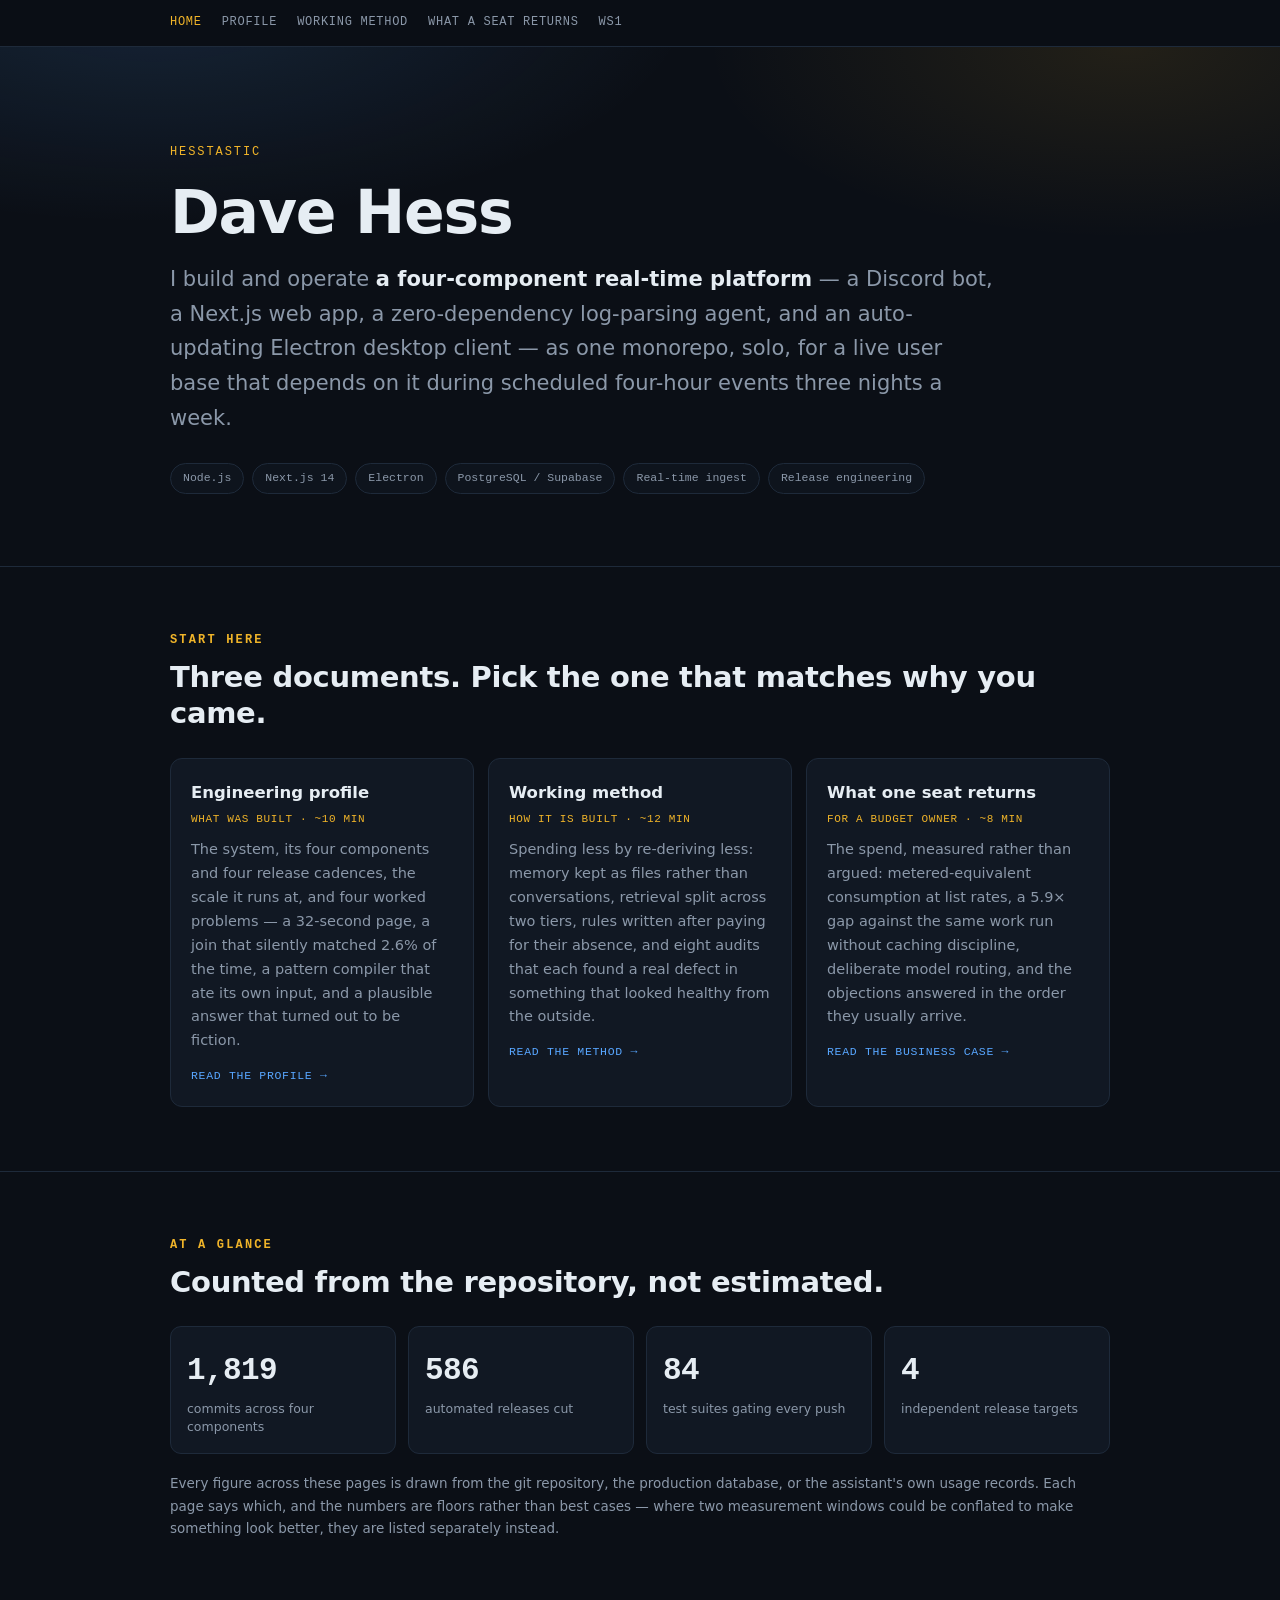
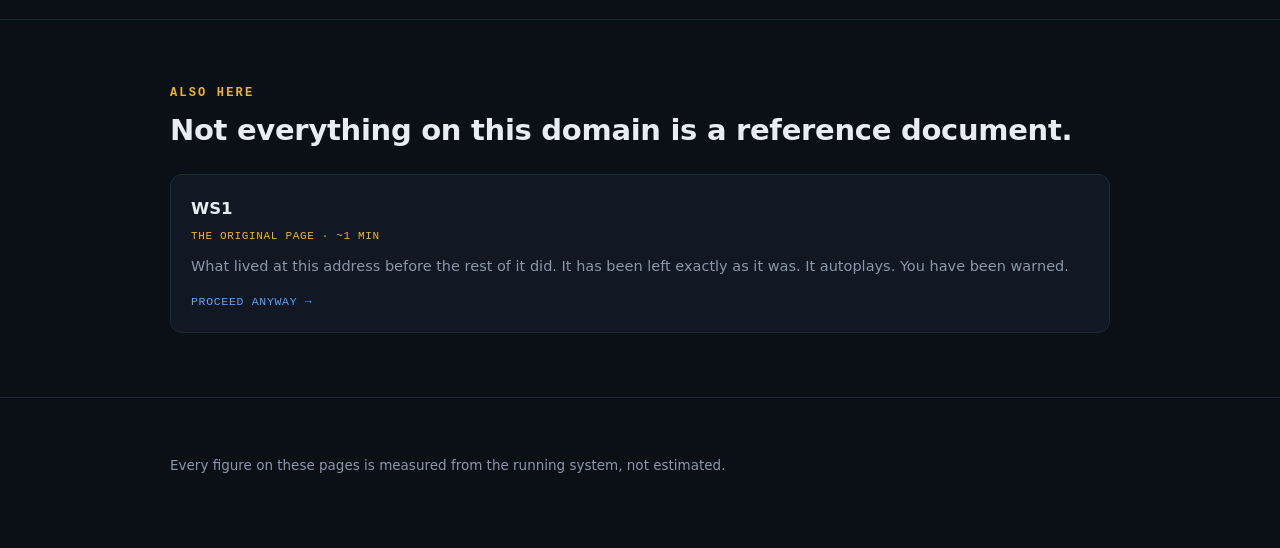
==== index.html @ 0f8bda7b "Add mimic.hesstastic.com static site for GitHub Pages Brings the three reference documents over from" ====
<!doctype html>
<html lang="en">
<head>
<meta charset="utf-8">
<meta name="viewport" content="width=device-width, initial-scale=1">
<title>Dave Hess — Hesstastic</title>
<meta name="description" content="Engineering profile, working method, and the business case for one AI-assisted seat — three reference documents on a four-component real-time platform built and operated solo.">
<meta name="robots" content="index, follow">
<meta property="og:title" content="Dave Hess — Hesstastic">
<meta property="og:description" content="A four-component real-time platform built solo. Three reference documents: the profile, the method, and what one seat returns.">
<meta property="og:type" content="website">
<link rel="stylesheet" href="/style.css">
</head>
<body>

<nav class="site">
  <div class="wrap">
    <a href="/" class="here">Home</a>
    <a href="/profile.html">Profile</a>
    <a href="/method.html">Working method</a>
    <a href="/business-case.html">What a seat returns</a>
    <a href="/ws1home.html">WS1</a>
  </div>
</nav>

<header>
  <div class="wrap">
    <div class="eyebrow rv">Hesstastic</div>
    <h1 class="rv">Dave&nbsp;Hess</h1>
    <p class="lede rv">
      I build and operate <strong>a four-component real-time platform</strong> — a Discord bot, a
      Next.js web app, a zero-dependency log-parsing agent, and an auto-updating Electron desktop
      client — as one monorepo, solo, for a live user base that depends on it during scheduled
      four-hour events three nights a week.
    </p>
    <div class="chips rv">
      <span class="chip">Node.js</span>
      <span class="chip">Next.js 14</span>
      <span class="chip">Electron</span>
      <span class="chip">PostgreSQL / Supabase</span>
      <span class="chip">Real-time ingest</span>
      <span class="chip">Release engineering</span>
    </div>
  </div>
</header>

<section>
  <div class="wrap">
    <h2 class="rv">Start here</h2>
    <div class="h2sub rv">Three documents. Pick the one that matches why you came.</div>
    <div class="grid2">

      <a class="card rv" href="/profile.html">
        <h3>Engineering profile</h3>
        <div class="role">What was built · ~10 min</div>
        <p>
          The system, its four components and four release cadences, the scale it runs at, and four
          worked problems — a 32-second page, a join that silently matched 2.6% of the time, a
          pattern compiler that ate its own input, and a plausible answer that turned out to be
          fiction.
        </p>
        <div class="go">Read the profile →</div>
      </a>

      <a class="card rv" href="/method.html">
        <h3>Working method</h3>
        <div class="role">How it is built · ~12 min</div>
        <p>
          Spending less by re-deriving less: memory kept as files rather than conversations,
          retrieval split across two tiers, rules written after paying for their absence, and eight
          audits that each found a real defect in something that looked healthy from the outside.
        </p>
        <div class="go">Read the method →</div>
      </a>

      <a class="card rv" href="/business-case.html">
        <h3>What one seat returns</h3>
        <div class="role">For a budget owner · ~8 min</div>
        <p>
          The spend, measured rather than argued: metered-equivalent consumption at list rates, a
          5.9× gap against the same work run without caching discipline, deliberate model routing,
          and the objections answered in the order they usually arrive.
        </p>
        <div class="go">Read the business case →</div>
      </a>

    </div>
  </div>
</section>

<section>
  <div class="wrap">
    <h2 class="rv">At a glance</h2>
    <div class="h2sub rv">Counted from the repository, not estimated.</div>
    <div class="stats">
      <div class="stat rv"><div class="n" data-count="1851">0</div><div class="l">commits across four components</div></div>
      <div class="stat rv"><div class="n" data-count="596">0</div><div class="l">automated releases cut</div></div>
      <div class="stat rv"><div class="n" data-count="86">0</div><div class="l">test suites gating every push</div></div>
      <div class="stat rv"><div class="n" data-count="4">0</div><div class="l">independent release targets</div></div>
    </div>
    <p class="rv muted" style="margin-top:18px;font-size:13.5px">
      Every figure across these pages is drawn from the git repository, the production database, or
      the assistant's own usage records. Each page says which, and the numbers are floors rather
      than best cases — where two measurement windows could be conflated to make something look
      better, they are listed separately instead.
    </p>
  </div>
</section>

<section>
  <div class="wrap">
    <h2 class="rv">Also here</h2>
    <div class="h2sub rv">Not everything on this domain is a reference document.</div>
    <div class="grid2">
      <a class="card rv" href="/ws1home.html">
        <h3>WS1</h3>
        <div class="role">The original page · ~1 min</div>
        <p>
          What lived at this address before the rest of it did. It has been left exactly as it was.
          It autoplays. You have been warned.
        </p>
        <div class="go">Proceed anyway →</div>
      </a>
    </div>
  </div>
</section>

<footer>
  <div class="wrap">
    Every figure on these pages is measured from the running system, not estimated.
  </div>
</footer>

<script>
(function(){
  var reduce = window.matchMedia && window.matchMedia('(prefers-reduced-motion: reduce)').matches;
  var rv = Array.prototype.slice.call(document.querySelectorAll('.rv'));

  function fmt(n){ return n.toLocaleString('en-US'); }

  function countUp(el){
    var target = parseInt(el.getAttribute('data-count'), 10);
    if (!isFinite(target)) return;
    if (reduce){ el.textContent = fmt(target); return; }
    var dur = 1100, start = null;
    function step(ts){
      if (start === null) start = ts;
      var p = Math.min(1, (ts - start) / dur);
      el.textContent = fmt(Math.round(target * (1 - Math.pow(1 - p, 4))));
      if (p < 1) requestAnimationFrame(step);
    }
    requestAnimationFrame(step);
  }

  if (reduce || !('IntersectionObserver' in window)){
    rv.forEach(function(el){ el.classList.add('in'); });
    document.querySelectorAll('[data-count]').forEach(countUp);
    return;
  }

  var io = new IntersectionObserver(function(entries){
    entries.forEach(function(e){
      if (!e.isIntersecting) return;
      e.target.classList.add('in');
      var n = e.target.querySelector('[data-count]');
      if (n) countUp(n);
      io.unobserve(e.target);
    });
  }, { rootMargin: '0px 0px -12% 0px', threshold: 0.12 });

  rv.forEach(function(el, i){
    el.style.transitionDelay = Math.min(i % 6, 5) * 45 + 'ms';
    io.observe(el);
  });
})();
</script>
</body>
</html>
---- style.css ----
/* Self-contained: no external fonts, no CDN, no network at render time. */
  :root{
    --bg:#0b0f16; --panel:#111823; --panel2:#0e141d; --border:#1e2a3a;
    --text:#e6edf3; --dim:#8b98a9; --gold:#f0b429; --blue:#58a6ff;
    --green:#56d364; --purple:#bc8cff; --red:#ff7b72;
    --mono:ui-monospace,SFMono-Regular,Consolas,"Liberation Mono",monospace;
    --sans:system-ui,-apple-system,"Segoe UI",Roboto,Helvetica,Arial,sans-serif;
  }
  *{box-sizing:border-box}
  html{scroll-behavior:smooth}
  body{
    margin:0;background:var(--bg);color:var(--text);font-family:var(--sans);
    line-height:1.65;-webkit-font-smoothing:antialiased;overflow-x:hidden;
  }
  .wrap{max-width:980px;margin:0 auto;padding:0 20px}
  a{color:var(--blue);text-decoration:none}
  a:hover{text-decoration:underline}

  /* ── Hero ─────────────────────────────────────────────────────────── */
  header{
    padding:96px 0 72px;position:relative;
    background:
      radial-gradient(900px 380px at 12% -10%, rgba(88,166,255,.14), transparent 60%),
      radial-gradient(700px 320px at 88% 0%, rgba(240,180,41,.10), transparent 60%);
  }
  .eyebrow{
    font-family:var(--mono);font-size:12px;letter-spacing:.16em;text-transform:uppercase;
    color:var(--gold);margin-bottom:18px;
  }
  h1{font-size:clamp(34px,6.4vw,60px);line-height:1.06;margin:0 0 18px;letter-spacing:-.02em;font-weight:700}
  .lede{font-size:clamp(17px,2.3vw,21px);color:var(--dim);max-width:62ch;margin:0 0 28px}
  .lede strong{color:var(--text);font-weight:600}
  .chips{display:flex;flex-wrap:wrap;gap:8px}
  .chip{
    font-family:var(--mono);font-size:11.5px;color:var(--dim);
    border:1px solid var(--border);border-radius:999px;padding:5px 12px;background:var(--panel2);
  }

  /* ── Sections ─────────────────────────────────────────────────────── */
  section{padding:64px 0;border-top:1px solid var(--border)}
  h2{
    font-size:12px;font-family:var(--mono);letter-spacing:.18em;text-transform:uppercase;
    color:var(--gold);margin:0 0 8px;font-weight:600;
  }
  .h2sub{font-size:clamp(21px,3.2vw,29px);line-height:1.25;margin:0 0 26px;font-weight:650;letter-spacing:-.01em}
  p{margin:0 0 16px}
  .muted{color:var(--dim)}

  /* ── Stat strip ───────────────────────────────────────────────────── */
  .stats{display:grid;grid-template-columns:repeat(auto-fit,minmax(150px,1fr));gap:12px}
  .stat{background:var(--panel);border:1px solid var(--border);border-radius:11px;padding:18px 16px}
  .stat .n{font-size:clamp(23px,3.6vw,31px);font-weight:700;font-family:var(--mono);letter-spacing:-.02em;color:var(--text)}
  .stat .l{font-size:12.5px;color:var(--dim);margin-top:4px;line-height:1.4}

  /* ── Component cards ──────────────────────────────────────────────── */
  .grid2{display:grid;grid-template-columns:repeat(auto-fit,minmax(270px,1fr));gap:14px}
  .card{background:var(--panel);border:1px solid var(--border);border-radius:12px;padding:20px}
  .card h3{margin:0 0 4px;font-size:16.5px;font-weight:650}
  .card .role{font-family:var(--mono);font-size:11px;color:var(--gold);letter-spacing:.06em;text-transform:uppercase;margin-bottom:10px}
  .card p{font-size:14.5px;color:var(--dim);margin:0}
  .card .meta{margin-top:12px;font-family:var(--mono);font-size:11.5px;color:var(--dim);opacity:.85}

  /* ── Case studies ─────────────────────────────────────────────────── */
  .case{
    background:var(--panel2);border:1px solid var(--border);border-left:3px solid var(--blue);
    border-radius:10px;padding:20px 22px;margin-bottom:14px;
  }
  .case h3{margin:0 0 10px;font-size:16.5px;font-weight:650;letter-spacing:-.01em}
  .case p{font-size:14.5px;color:var(--dim);margin:0 0 12px}
  .case p:last-child{margin-bottom:0}
  .case .result{
    display:inline-flex;align-items:baseline;gap:9px;font-family:var(--mono);font-size:13px;
    background:rgba(86,211,100,.09);border:1px solid rgba(86,211,100,.28);color:var(--green);
    border-radius:7px;padding:6px 12px;
  }
  .case .result .was{color:var(--dim);text-decoration:line-through}
  .case.amber{border-left-color:var(--gold)}
  .case.purple{border-left-color:var(--purple)}
  .case.red{border-left-color:var(--red)}

  /* ── Stack ────────────────────────────────────────────────────────── */
  .stackrow{display:flex;gap:12px;flex-wrap:wrap;margin-bottom:14px;align-items:baseline}
  .stackrow .k{font-family:var(--mono);font-size:11.5px;color:var(--gold);min-width:104px;letter-spacing:.06em;text-transform:uppercase}
  .stackrow .v{color:var(--dim);font-size:14.5px;flex:1;min-width:220px}

  /* ── TODO blocks — visible on purpose until filled in ─────────────── */
  .todo{
    border:1px dashed var(--gold);border-radius:10px;padding:18px 20px;background:rgba(240,180,41,.05);
  }
  .todo h3{margin:0 0 8px;font-size:15px;color:var(--gold);font-family:var(--mono);letter-spacing:.06em;text-transform:uppercase;font-weight:600}
  .todo p{font-size:14px;color:var(--dim);margin:0 0 8px}
  .todo ul{margin:0;padding-left:20px;color:var(--dim);font-size:14px}
  .todo li{margin-bottom:5px}

  footer{padding:56px 0 72px;border-top:1px solid var(--border);color:var(--dim);font-size:13.5px}

  /* ── Motion ───────────────────────────────────────────────────────── */
  .rv{opacity:0;transform:translateY(16px);transition:opacity .6s cubic-bezier(.2,.7,.3,1),transform .6s cubic-bezier(.2,.7,.3,1)}
  .rv.in{opacity:1;transform:none}
  @media (prefers-reduced-motion:reduce){
    html{scroll-behavior:auto}
    .rv{opacity:1;transform:none;transition:none}
  }

  /* ── Site nav (added when the method page split out) ───────────────── */
  nav.site{
    position:sticky;top:0;z-index:20;-webkit-backdrop-filter:blur(10px);backdrop-filter:blur(10px);
    background:rgba(11,15,22,.86);border-bottom:1px solid var(--border);
  }
  nav.site .wrap{display:flex;flex-wrap:wrap;gap:12px 20px;align-items:center;padding-top:13px;padding-bottom:13px}
  nav.site a{
    font-family:var(--mono);font-size:12px;letter-spacing:.06em;color:var(--dim);
    text-transform:uppercase;text-decoration:none;
  }
  nav.site a:hover{color:var(--text);text-decoration:none}
  nav.site a.here{color:var(--gold)}

  /* ── Tables ────────────────────────────────────────────────────────── */
  /* Wide content scrolls inside its own container so the page body never
     scrolls sideways on a phone. */
  .tblwrap{overflow-x:auto;-webkit-overflow-scrolling:touch;border:1px solid var(--border);border-radius:11px;background:var(--panel)}
  .tbl{width:100%;border-collapse:collapse;font-size:14px;min-width:540px}
  .tbl th{
    text-align:left;font-family:var(--mono);font-size:11px;letter-spacing:.08em;text-transform:uppercase;
    color:var(--gold);font-weight:600;padding:11px 14px;border-bottom:1px solid var(--border);white-space:nowrap;
  }
  .tbl td{padding:12px 14px;border-bottom:1px solid rgba(30,42,58,.55);color:var(--dim);vertical-align:top}
  .tbl tr:last-child td{border-bottom:none}
  .tbl td:first-child{color:var(--text);font-weight:550}
  .tbl .num{font-family:var(--mono);color:var(--green);white-space:nowrap}

  /* ── Pull quote ────────────────────────────────────────────────────── */
  blockquote.pq{
    margin:0 0 16px;padding:14px 18px;border-left:3px solid var(--gold);
    background:var(--panel2);border-radius:0 9px 9px 0;color:var(--text);
    font-size:15px;line-height:1.62;
  }
  blockquote.pq cite{display:block;margin-top:9px;font-style:normal;font-family:var(--mono);font-size:11.5px;color:var(--dim)}

  /* ── Responsive embed ──────────────────────────────────────────────── */
  /* The original markup carried a fixed 560×315 iframe, which overflows a
     phone. Box it instead of editing the embed. */
  /* display:block is load-bearing — it is a <span> (a <div> inside <p> is
     invalid), and width/aspect-ratio do not apply to inline boxes. */
  .video{display:block;position:relative;width:100%;max-width:560px;aspect-ratio:16/9}
  .video iframe{position:absolute;inset:0;width:100%;height:100%;border:0;border-radius:10px}

  /* ── Linkable cards (landing hub) ──────────────────────────────────── */
  /* A whole card as one hit target. color:inherit so the card's own type
     colours survive the anchor. */
  a.card{
    display:block;color:inherit;text-decoration:none;
    transition:border-color .18s ease,transform .18s ease,background .18s ease;
  }
  a.card:hover{border-color:var(--gold);background:var(--panel2);transform:translateY(-2px);text-decoration:none}
  a.card .go{
    margin-top:14px;font-family:var(--mono);font-size:11.5px;color:var(--blue);
    letter-spacing:.06em;text-transform:uppercase;
  }
  a.card:hover .go{color:var(--gold)}
  @media (prefers-reduced-motion:reduce){
    a.card{transition:none}
    a.card:hover{transform:none}
  }

  /* ── Definition rows ───────────────────────────────────────────────── */
  .deflist{display:grid;grid-template-columns:200px 1fr;gap:0 22px}
  .deflist dt{font-family:var(--mono);font-size:12px;color:var(--gold);padding:12px 0;letter-spacing:.04em;border-bottom:1px solid rgba(30,42,58,.55)}
  .deflist dd{margin:0;padding:12px 0;color:var(--dim);font-size:14.5px;border-bottom:1px solid rgba(30,42,58,.55)}
  @media (max-width:640px){
    .deflist{grid-template-columns:1fr}
    .deflist dt{border-bottom:none;padding-bottom:0}
    .deflist dd{padding-top:5px}
  }
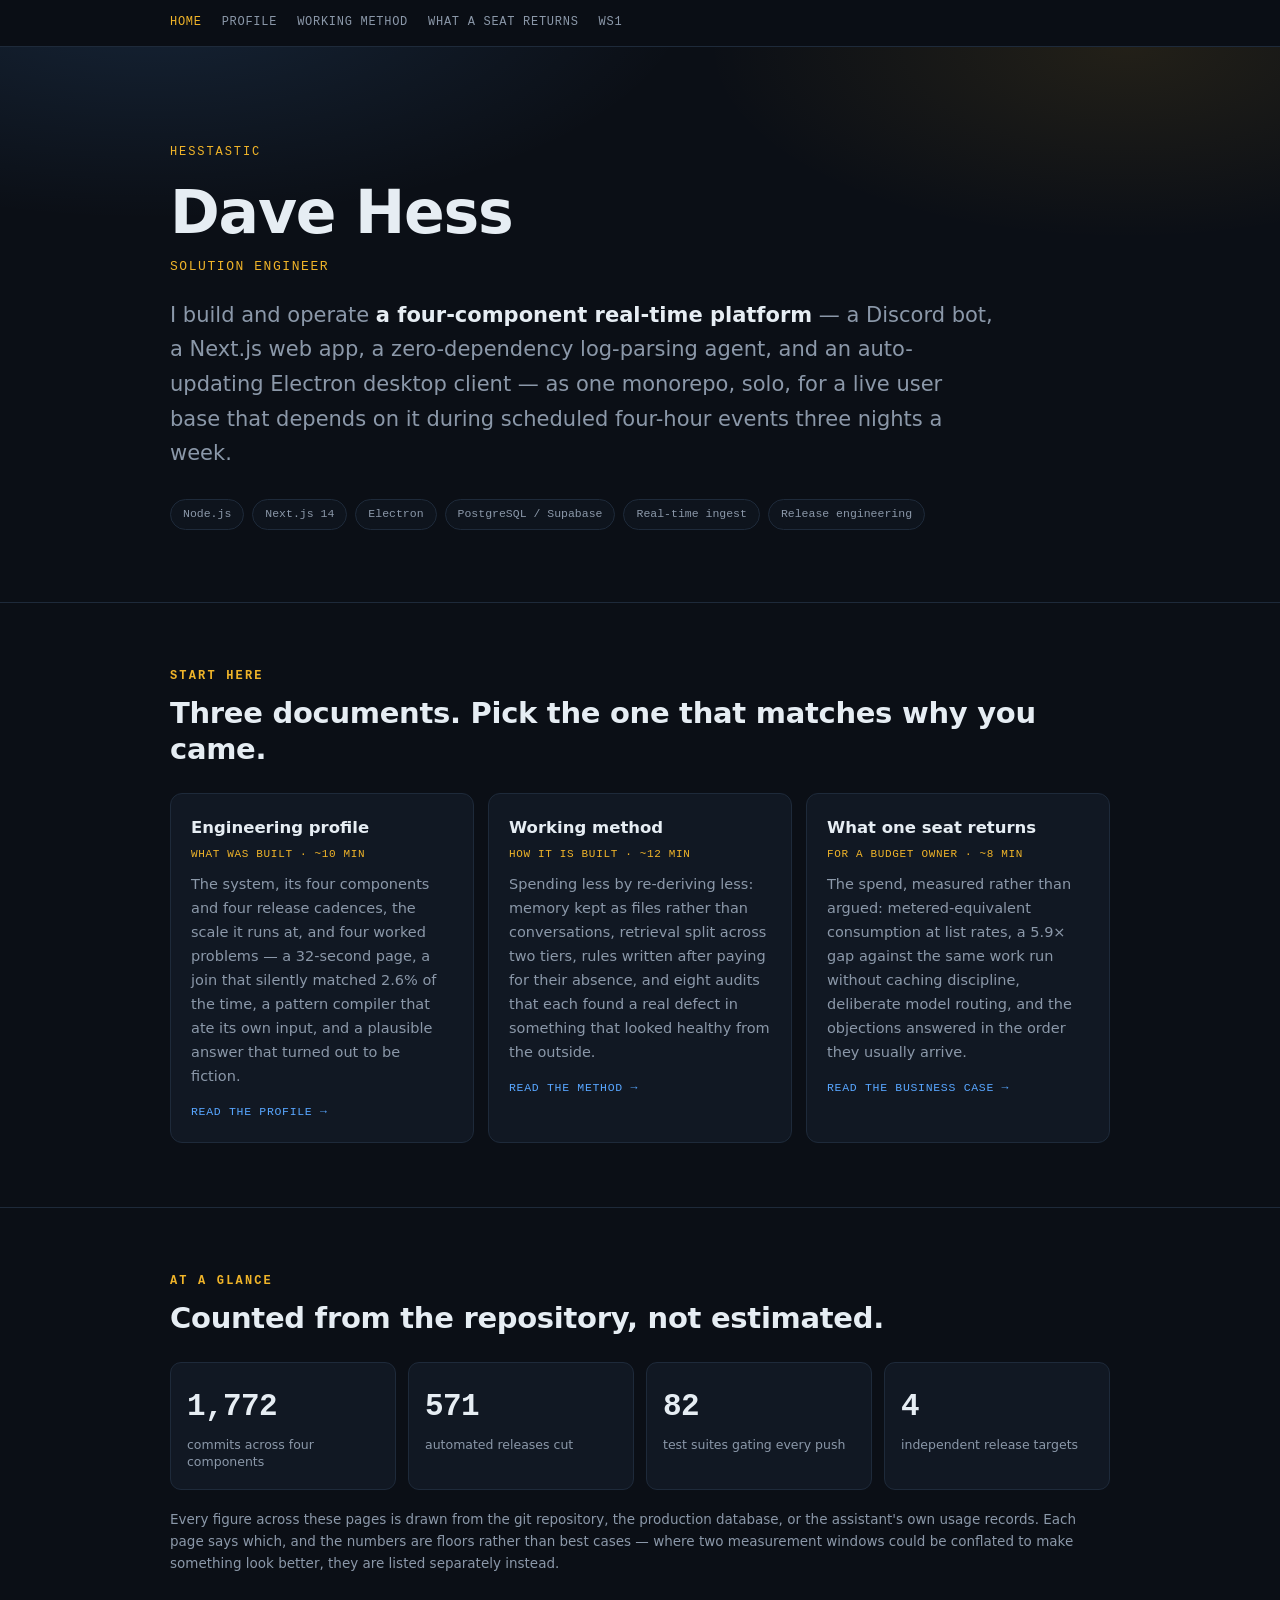
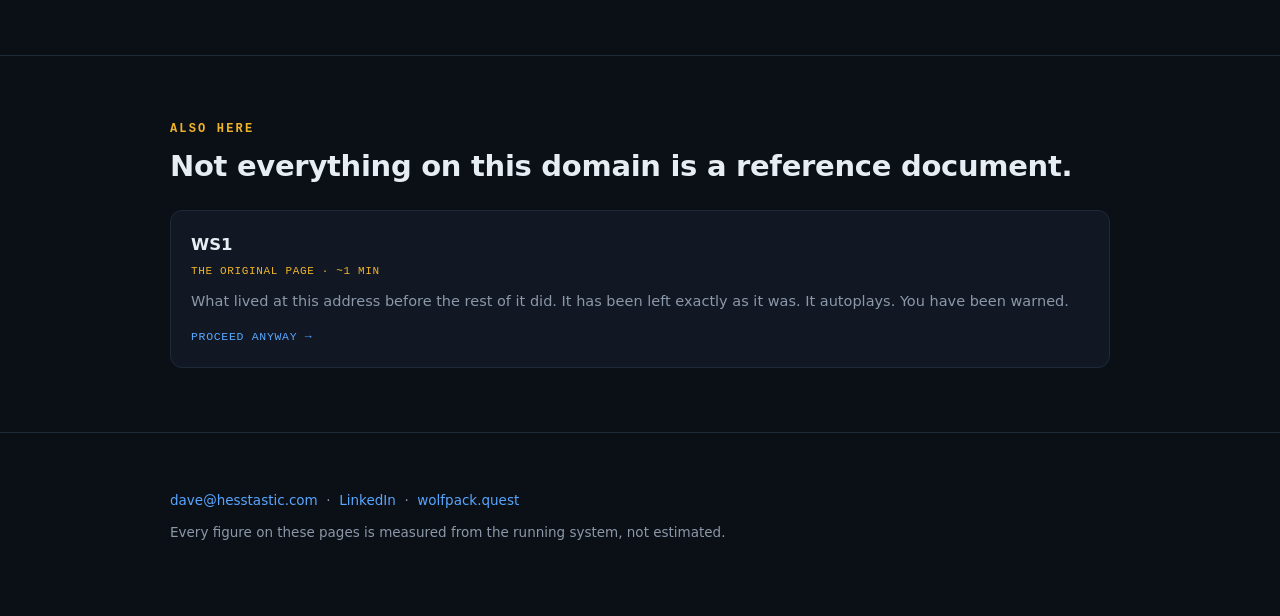
==== commit d8c21043: "Finish the profile page: title, contact, and name the project Resolves all five placeholders the pag" ====
--- a/index.html
+++ b/index.html
@@ -27,6 +27,7 @@
   <div class="wrap">
     <div class="eyebrow rv">Hesstastic</div>
     <h1 class="rv">Dave&nbsp;Hess</h1>
+    <div class="jobtitle rv">Solution Engineer</div>
     <p class="lede rv">
       I build and operate <strong>a four-component real-time platform</strong> — a Discord bot, a
       Next.js web app, a zero-dependency log-parsing agent, and an auto-updating Electron desktop
@@ -127,7 +128,12 @@
 
 <footer>
   <div class="wrap">
-    Every figure on these pages is measured from the running system, not estimated.
+    <a href="mailto:dave@hesstastic.com">dave@hesstastic.com</a> &nbsp;·&nbsp;
+    <a href="https://www.linkedin.com/in/hesstastic/">LinkedIn</a> &nbsp;·&nbsp;
+    <a href="https://wolfpack.quest/about">wolfpack.quest</a>
+    <div style="margin-top:10px">
+      Every figure on these pages is measured from the running system, not estimated.
+    </div>
   </div>
 </footer>
 
--- a/style.css
+++ b/style.css
@@ -28,6 +28,10 @@
     color:var(--gold);margin-bottom:18px;
   }
   h1{font-size:clamp(34px,6.4vw,60px);line-height:1.06;margin:0 0 18px;letter-spacing:-.02em;font-weight:700}
+  .jobtitle{
+    font-family:var(--mono);font-size:13px;letter-spacing:.12em;text-transform:uppercase;
+    color:var(--gold);margin:-6px 0 20px;
+  }
   .lede{font-size:clamp(17px,2.3vw,21px);color:var(--dim);max-width:62ch;margin:0 0 28px}
   .lede strong{color:var(--text);font-weight:600}
   .chips{display:flex;flex-wrap:wrap;gap:8px}
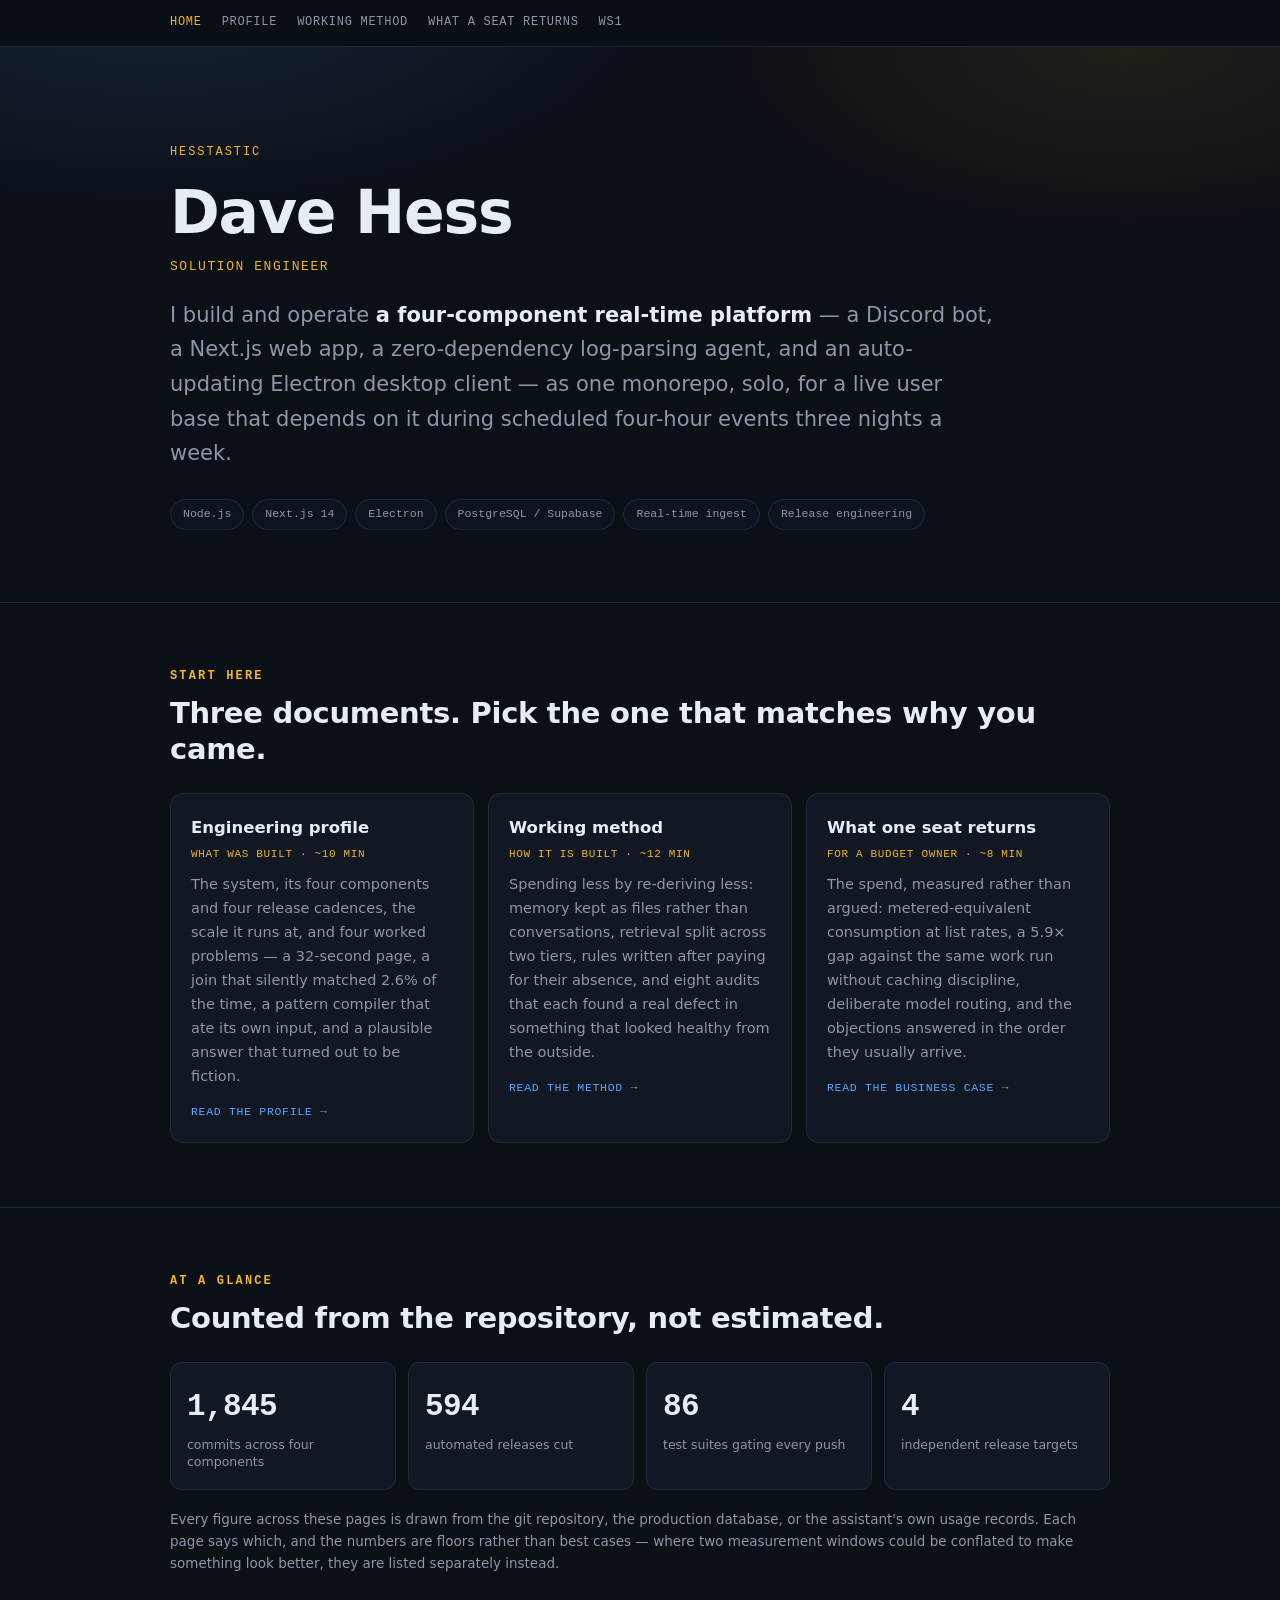
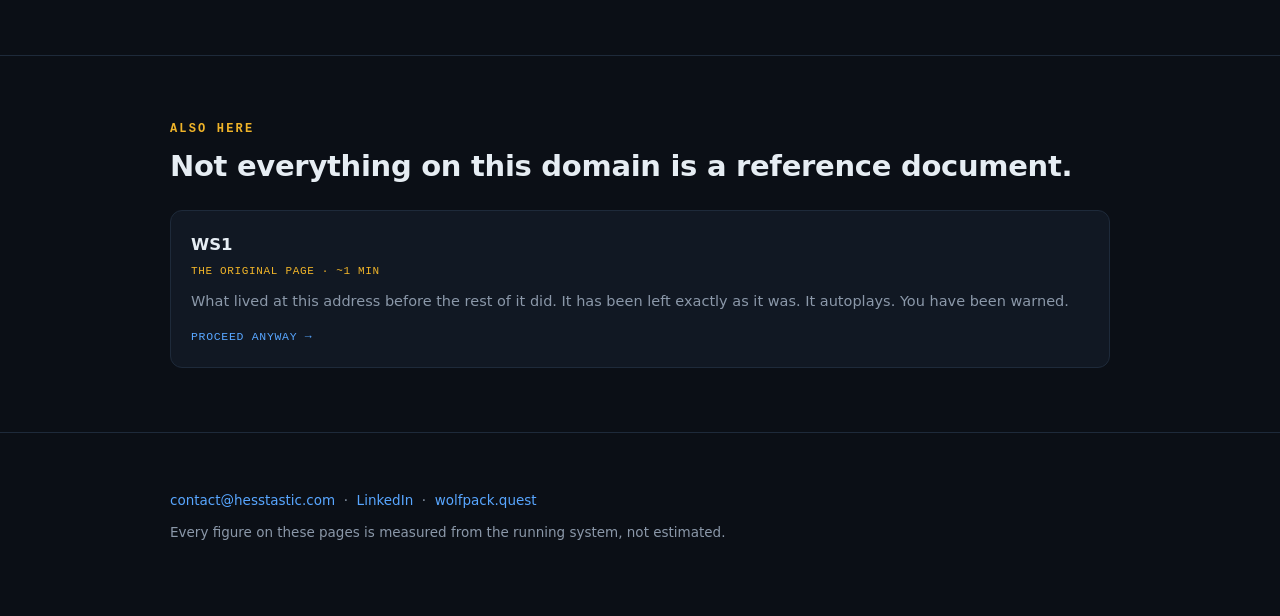
==== commit 05bb2b7f: "Use contact@hesstastic.com as the published address A dedicated alias rather than a personal one, so" ====
--- a/index.html
+++ b/index.html
@@ -128,7 +128,7 @@
 
 <footer>
   <div class="wrap">
-    <a href="mailto:dave@hesstastic.com">dave@hesstastic.com</a> &nbsp;·&nbsp;
+    <a href="mailto:contact@hesstastic.com">contact@hesstastic.com</a> &nbsp;·&nbsp;
     <a href="https://www.linkedin.com/in/hesstastic/">LinkedIn</a> &nbsp;·&nbsp;
     <a href="https://wolfpack.quest/about">wolfpack.quest</a>
     <div style="margin-top:10px">
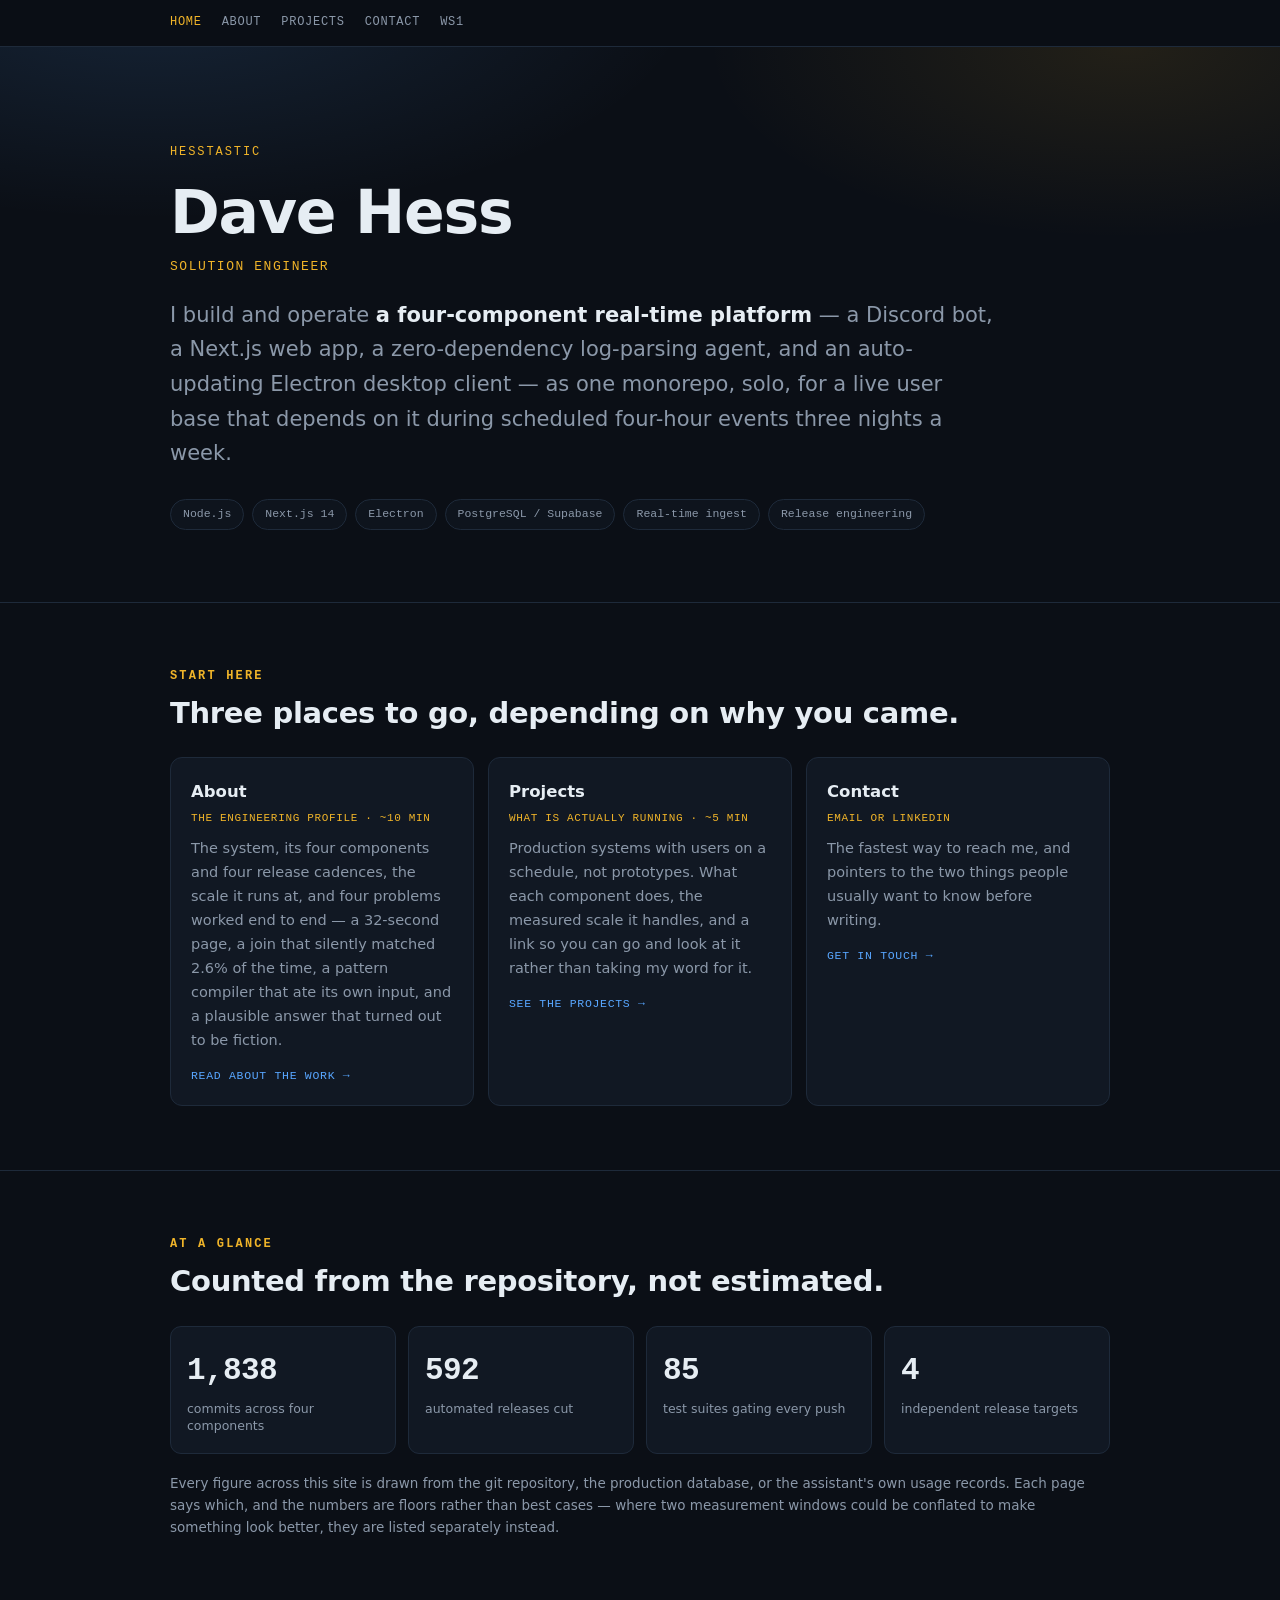
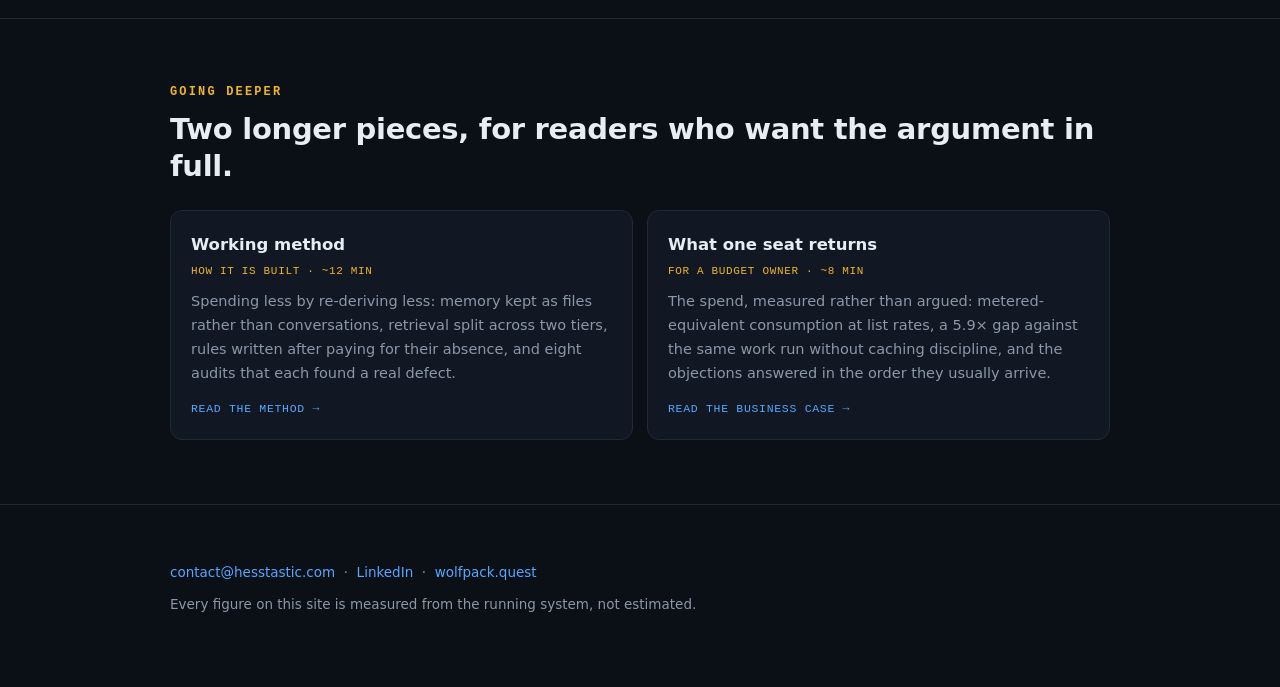
==== commit e1fecd25: "Restructure as a full site: landing, about, projects, contact The apex becomes the main site rather " ====
--- a/index.html
+++ b/index.html
@@ -3,11 +3,11 @@
 <head>
 <meta charset="utf-8">
 <meta name="viewport" content="width=device-width, initial-scale=1">
-<title>Dave Hess — Hesstastic</title>
-<meta name="description" content="Engineering profile, working method, and the business case for one AI-assisted seat — three reference documents on a four-component real-time platform built and operated solo.">
+<title>Dave Hess — Solution Engineer</title>
+<meta name="description" content="Dave Hess, Solution Engineer. I build and operate a four-component real-time platform, solo, for a live user base on a fixed schedule.">
 <meta name="robots" content="index, follow">
-<meta property="og:title" content="Dave Hess — Hesstastic">
-<meta property="og:description" content="A four-component real-time platform built solo. Three reference documents: the profile, the method, and what one seat returns.">
+<meta property="og:title" content="Dave Hess — Solution Engineer">
+<meta property="og:description" content="A four-component real-time platform, built and operated solo. Every figure counted, not estimated.">
 <meta property="og:type" content="website">
 <link rel="stylesheet" href="/style.css">
 </head>
@@ -16,9 +16,9 @@
 <nav class="site">
   <div class="wrap">
     <a href="/" class="here">Home</a>
-    <a href="/profile.html">Profile</a>
-    <a href="/method.html">Working method</a>
-    <a href="/business-case.html">What a seat returns</a>
+    <a href="/about.html">About</a>
+    <a href="/projects.html">Projects</a>
+    <a href="/contact.html">Contact</a>
     <a href="/ws1home.html">WS1</a>
   </div>
 </nav>
@@ -48,41 +48,40 @@
 <section>
   <div class="wrap">
     <h2 class="rv">Start here</h2>
-    <div class="h2sub rv">Three documents. Pick the one that matches why you came.</div>
+    <div class="h2sub rv">Three places to go, depending on why you came.</div>
     <div class="grid2">
 
-      <a class="card rv" href="/profile.html">
-        <h3>Engineering profile</h3>
-        <div class="role">What was built · ~10 min</div>
+      <a class="card rv" href="/about.html">
+        <h3>About</h3>
+        <div class="role">The engineering profile · ~10 min</div>
         <p>
           The system, its four components and four release cadences, the scale it runs at, and four
-          worked problems — a 32-second page, a join that silently matched 2.6% of the time, a
-          pattern compiler that ate its own input, and a plausible answer that turned out to be
-          fiction.
+          problems worked end to end — a 32-second page, a join that silently matched 2.6% of the
+          time, a pattern compiler that ate its own input, and a plausible answer that turned out to
+          be fiction.
         </p>
-        <div class="go">Read the profile →</div>
+        <div class="go">Read about the work →</div>
       </a>
 
-      <a class="card rv" href="/method.html">
-        <h3>Working method</h3>
-        <div class="role">How it is built · ~12 min</div>
+      <a class="card rv" href="/projects.html">
+        <h3>Projects</h3>
+        <div class="role">What is actually running · ~5 min</div>
         <p>
-          Spending less by re-deriving less: memory kept as files rather than conversations,
-          retrieval split across two tiers, rules written after paying for their absence, and eight
-          audits that each found a real defect in something that looked healthy from the outside.
+          Production systems with users on a schedule, not prototypes. What each component does, the
+          measured scale it handles, and a link so you can go and look at it rather than taking my
+          word for it.
         </p>
-        <div class="go">Read the method →</div>
+        <div class="go">See the projects →</div>
       </a>
 
-      <a class="card rv" href="/business-case.html">
-        <h3>What one seat returns</h3>
-        <div class="role">For a budget owner · ~8 min</div>
+      <a class="card rv" href="/contact.html">
+        <h3>Contact</h3>
+        <div class="role">Email or LinkedIn</div>
         <p>
-          The spend, measured rather than argued: metered-equivalent consumption at list rates, a
-          5.9× gap against the same work run without caching discipline, deliberate model routing,
-          and the objections answered in the order they usually arrive.
+          The fastest way to reach me, and pointers to the two things people usually want to know
+          before writing.
         </p>
-        <div class="go">Read the business case →</div>
+        <div class="go">Get in touch →</div>
       </a>
 
     </div>
@@ -100,27 +99,38 @@
       <div class="stat rv"><div class="n" data-count="4">0</div><div class="l">independent release targets</div></div>
     </div>
     <p class="rv muted" style="margin-top:18px;font-size:13.5px">
-      Every figure across these pages is drawn from the git repository, the production database, or
-      the assistant's own usage records. Each page says which, and the numbers are floors rather
-      than best cases — where two measurement windows could be conflated to make something look
-      better, they are listed separately instead.
+      Every figure across this site is drawn from the git repository, the production database, or the
+      assistant's own usage records. Each page says which, and the numbers are floors rather than
+      best cases — where two measurement windows could be conflated to make something look better,
+      they are listed separately instead.
     </p>
   </div>
 </section>
 
 <section>
   <div class="wrap">
-    <h2 class="rv">Also here</h2>
-    <div class="h2sub rv">Not everything on this domain is a reference document.</div>
+    <h2 class="rv">Going deeper</h2>
+    <div class="h2sub rv">Two longer pieces, for readers who want the argument in full.</div>
     <div class="grid2">
-      <a class="card rv" href="/ws1home.html">
-        <h3>WS1</h3>
-        <div class="role">The original page · ~1 min</div>
+      <a class="card rv" href="/method.html">
+        <h3>Working method</h3>
+        <div class="role">How it is built · ~12 min</div>
         <p>
-          What lived at this address before the rest of it did. It has been left exactly as it was.
-          It autoplays. You have been warned.
+          Spending less by re-deriving less: memory kept as files rather than conversations,
+          retrieval split across two tiers, rules written after paying for their absence, and eight
+          audits that each found a real defect.
         </p>
-        <div class="go">Proceed anyway →</div>
+        <div class="go">Read the method →</div>
+      </a>
+      <a class="card rv" href="/business-case.html">
+        <h3>What one seat returns</h3>
+        <div class="role">For a budget owner · ~8 min</div>
+        <p>
+          The spend, measured rather than argued: metered-equivalent consumption at list rates, a
+          5.9× gap against the same work run without caching discipline, and the objections answered
+          in the order they usually arrive.
+        </p>
+        <div class="go">Read the business case →</div>
       </a>
     </div>
   </div>
@@ -132,7 +142,7 @@
     <a href="https://www.linkedin.com/in/hesstastic/">LinkedIn</a> &nbsp;·&nbsp;
     <a href="https://wolfpack.quest/about">wolfpack.quest</a>
     <div style="margin-top:10px">
-      Every figure on these pages is measured from the running system, not estimated.
+      Every figure on this site is measured from the running system, not estimated.
     </div>
   </div>
 </footer>
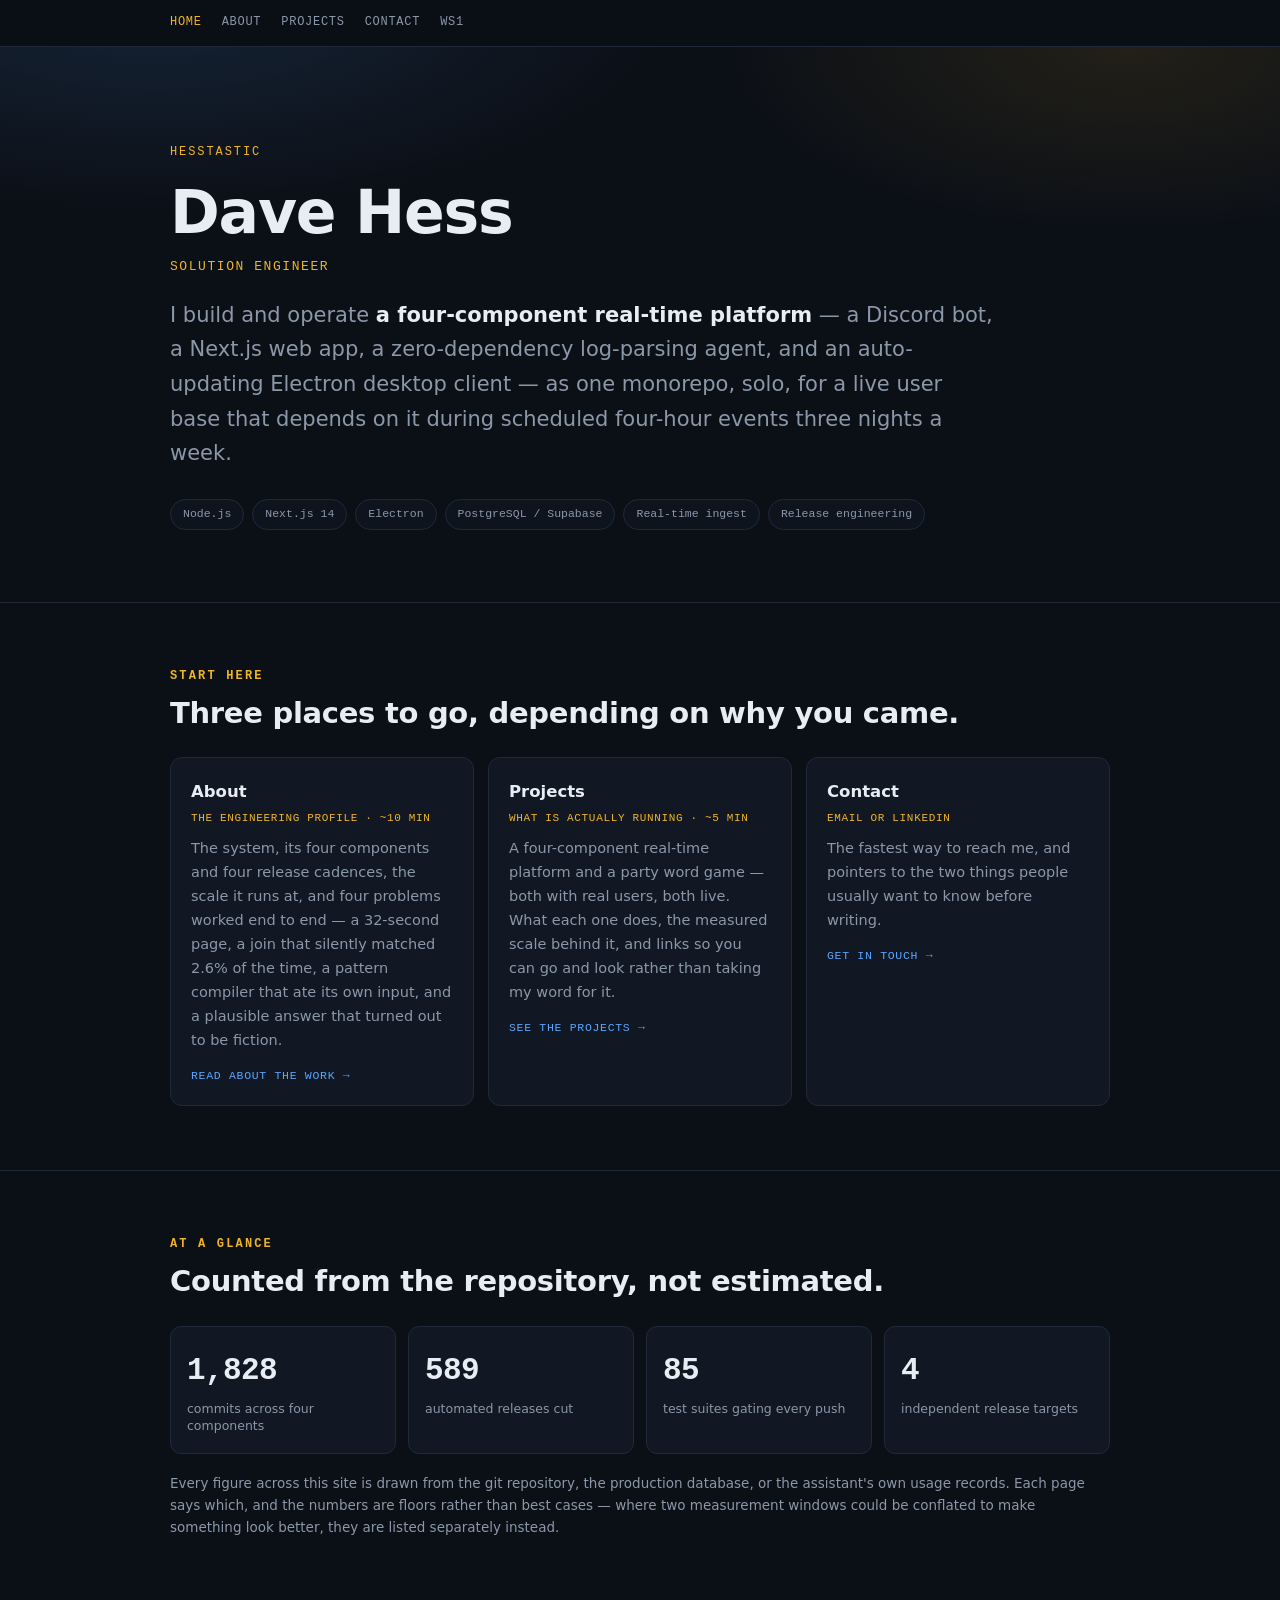
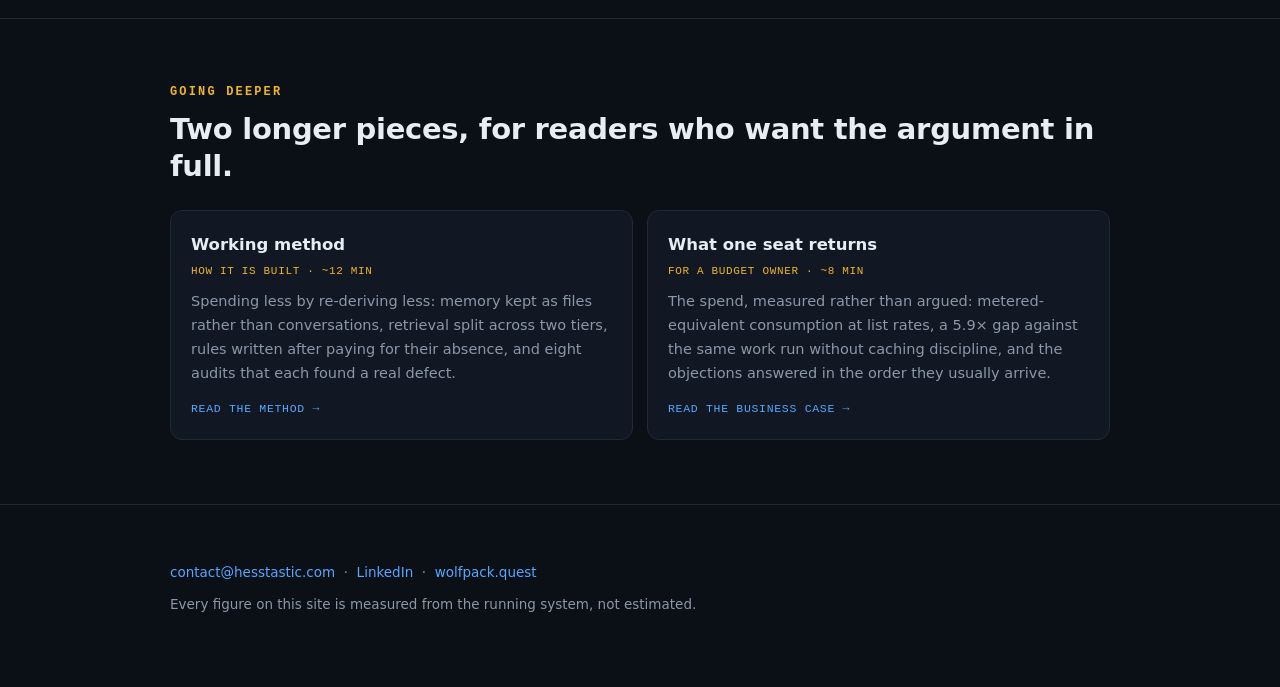
==== commit cb43eb29: "Write up Celebrity / Salad Bowl on the projects page Read from the repo rather than inferred from th" ====
--- a/index.html
+++ b/index.html
@@ -67,9 +67,9 @@
         <h3>Projects</h3>
         <div class="role">What is actually running · ~5 min</div>
         <p>
-          Production systems with users on a schedule, not prototypes. What each component does, the
-          measured scale it handles, and a link so you can go and look at it rather than taking my
-          word for it.
+          A four-component real-time platform and a party word game — both with real users, both
+          live. What each one does, the measured scale behind it, and links so you can go and look
+          rather than taking my word for it.
         </p>
         <div class="go">See the projects →</div>
       </a>
